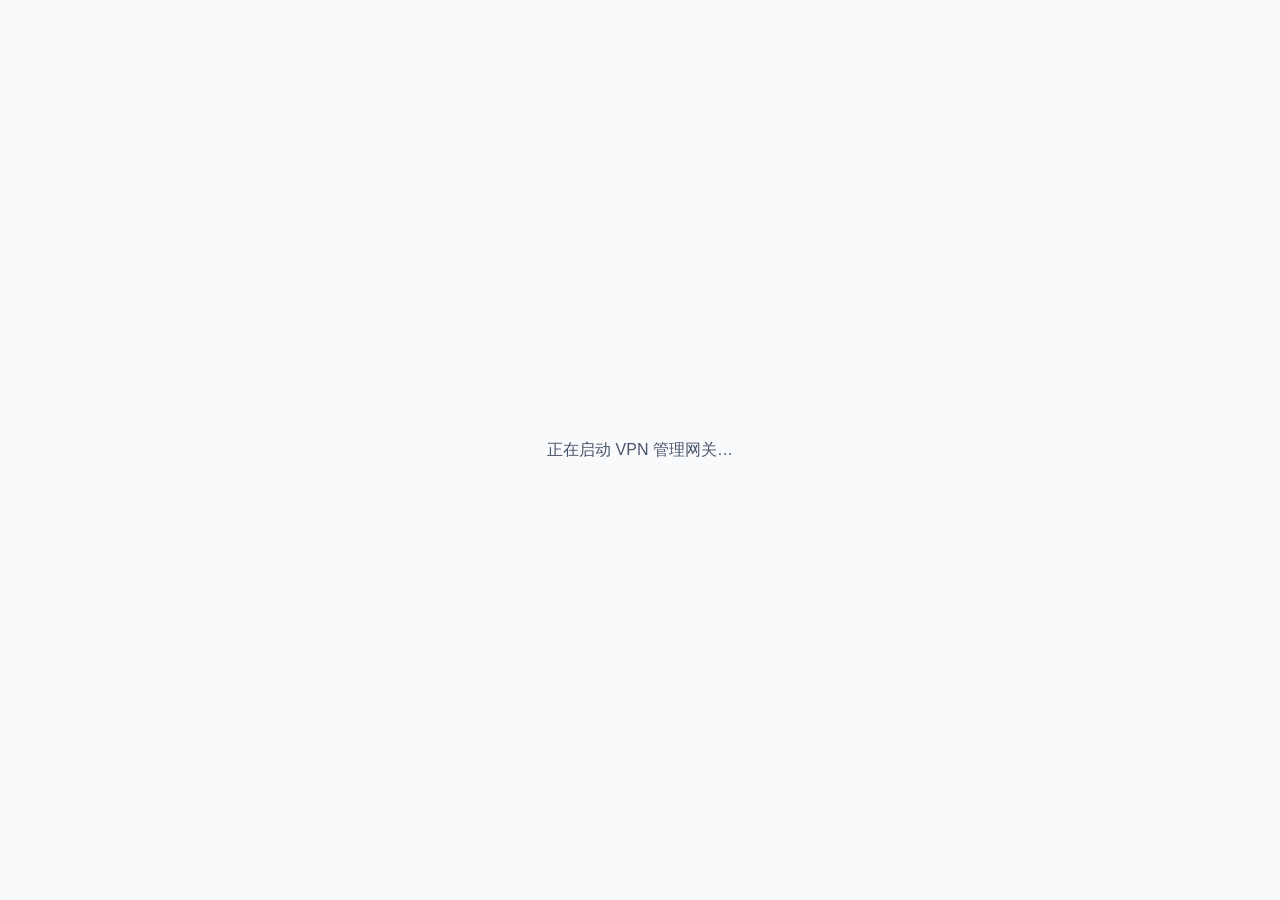
==== desktop/app/dist/index.html @ 3142d538 "feat(desktop): Tauri v2 壳骨架(7a)— in-process axum + WKWebView 复用 6 屏 UI desktop/app 新增 vpnmgr-desktop" ====
<!doctype html>
<html lang="zh-CN">
  <head>
    <meta charset="utf-8" />
    <meta name="viewport" content="width=device-width, initial-scale=1" />
    <title>VPN 管理网关</title>
  </head>
  <body
    style="font-family: -apple-system, 'Inter', sans-serif; color: #475569; display: flex; align-items: center; justify-content: center; height: 100vh; margin: 0; background: #f8fafc"
  >
    <!-- 占位:Tauri 要求 frontendDist 目录存在。运行时主窗经 WebviewUrl::External
         直连 http://127.0.0.1:UI/ 伺服的真实 6 屏 UI,本页正常不会被加载。 -->
    <p>正在启动 VPN 管理网关…</p>
  </body>
</html>
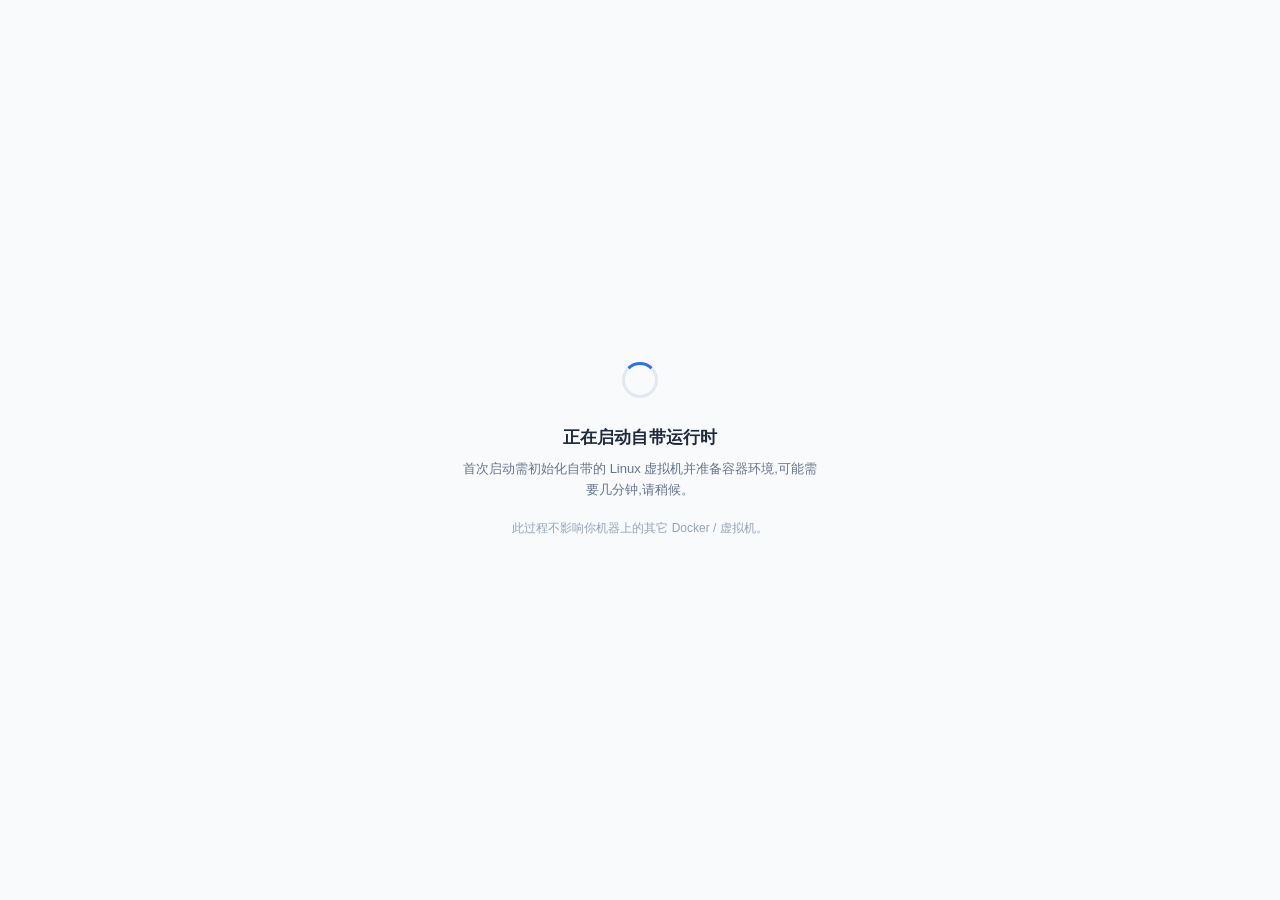
==== commit 09749b90: "feat(desktop): 7b-1 自启托管专属 colima VM(vm.rs + loading→真UI 切换) - core/vm.rs:专属 vpnmgr profile 生命周期(col" ====
--- a/desktop/app/dist/index.html
+++ b/desktop/app/dist/index.html
@@ -4,12 +4,48 @@
     <meta charset="utf-8" />
     <meta name="viewport" content="width=device-width, initial-scale=1" />
     <title>VPN 管理网关</title>
+    <style>
+      :root {
+        --cobalt: #2f6feb;
+        --ink: #1e293b;
+        --muted: #64748b;
+        --bg: #f8fafc;
+        --line: #e2e8f0;
+      }
+      * { box-sizing: border-box; }
+      html, body { height: 100%; margin: 0; }
+      body {
+        font-family: -apple-system, "Inter", "PingFang SC", sans-serif;
+        background: var(--bg);
+        color: var(--ink);
+        display: flex;
+        align-items: center;
+        justify-content: center;
+      }
+      .card { text-align: center; max-width: 420px; padding: 0 32px; }
+      .spinner {
+        width: 36px;
+        height: 36px;
+        margin: 0 auto 28px;
+        border: 3px solid var(--line);
+        border-top-color: var(--cobalt);
+        border-radius: 50%;
+        animation: spin 0.9s linear infinite;
+      }
+      @keyframes spin { to { transform: rotate(360deg); } }
+      h1 { font-size: 17px; font-weight: 600; margin: 0 0 10px; letter-spacing: 0.2px; }
+      p { font-size: 13px; line-height: 1.6; color: var(--muted); margin: 0; }
+      .hint { margin-top: 18px; font-size: 12px; color: #94a3b8; }
+    </style>
   </head>
-  <body
-    style="font-family: -apple-system, 'Inter', sans-serif; color: #475569; display: flex; align-items: center; justify-content: center; height: 100vh; margin: 0; background: #f8fafc"
-  >
-    <!-- 占位:Tauri 要求 frontendDist 目录存在。运行时主窗经 WebviewUrl::External
-         直连 http://127.0.0.1:UI/ 伺服的真实 6 屏 UI,本页正常不会被加载。 -->
-    <p>正在启动 VPN 管理网关…</p>
+  <body>
+    <!-- 启动画面:Tauri setup 先加载本页(内置,tauri://localhost);后台起自带 colima VM,
+         VM + 内嵌 axum 就绪后,Rust 侧把主窗导航到 http://127.0.0.1:UI/ 的真实 6 屏 UI。 -->
+    <div class="card">
+      <div class="spinner"></div>
+      <h1>正在启动自带运行时</h1>
+      <p>首次启动需初始化自带的 Linux 虚拟机并准备容器环境,可能需要几分钟,请稍候。</p>
+      <p class="hint">此过程不影响你机器上的其它 Docker / 虚拟机。</p>
+    </div>
   </body>
 </html>
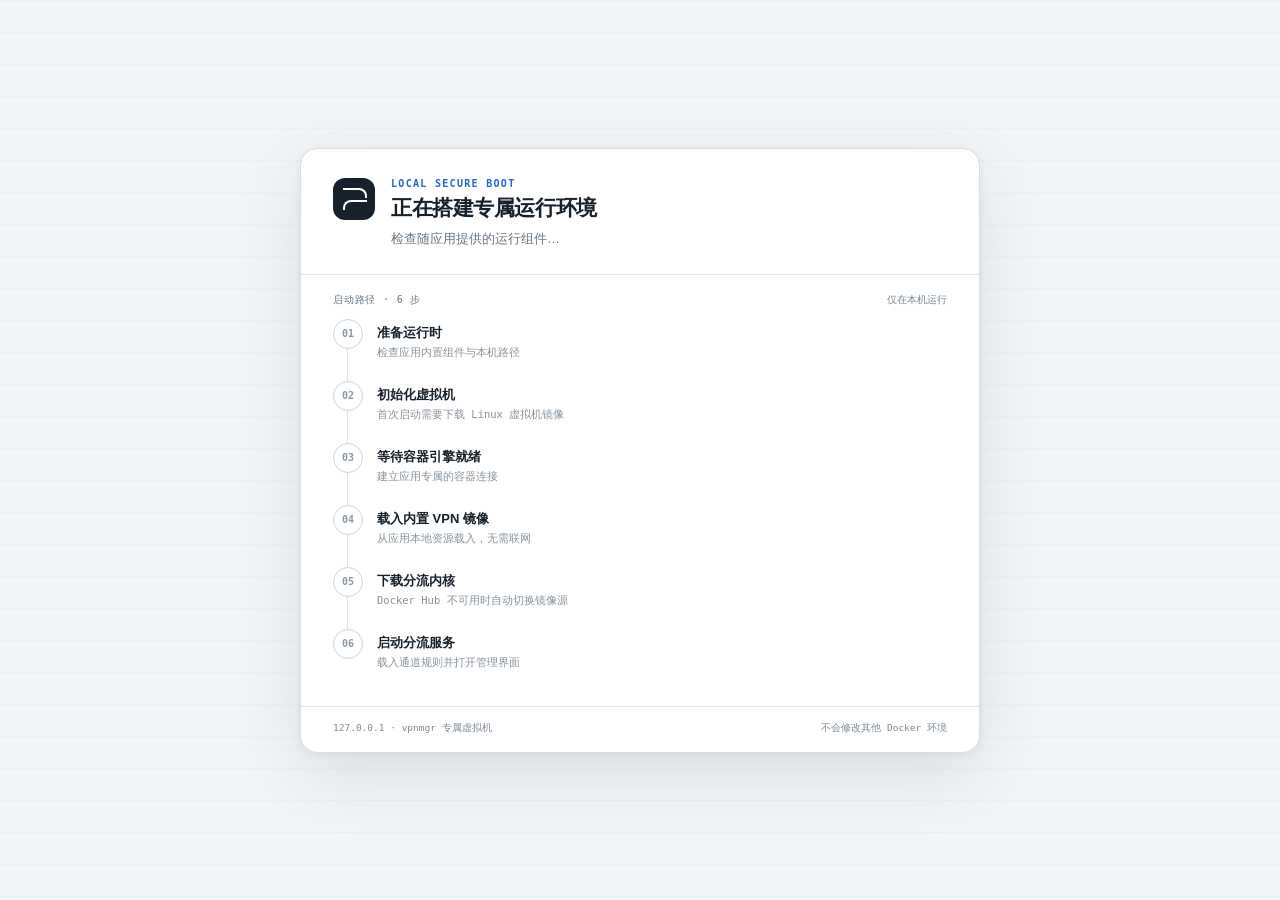
==== commit 0c847ab1: "feat(desktop): 首启进度可视化 — 六步启动轨道 + Rosetta 引导 + mihomo 镜像源兜底 - loading 页重写为六步清单(window.boot.update/fa" ====
--- a/desktop/app/dist/index.html
+++ b/desktop/app/dist/index.html
@@ -3,49 +3,443 @@
   <head>
     <meta charset="utf-8" />
     <meta name="viewport" content="width=device-width, initial-scale=1" />
-    <title>VPN 管理网关</title>
+    <title>正在启动 · VPN 管理网关</title>
     <style>
       :root {
-        --cobalt: #2f6feb;
-        --ink: #1e293b;
-        --muted: #64748b;
-        --bg: #f8fafc;
-        --line: #e2e8f0;
+        color-scheme: light;
+        --canvas: #f2f5f7;
+        --surface: #ffffff;
+        --ink: #17212b;
+        --muted: #687682;
+        --line: #dce3e8;
+        --accent: #2563d9;
+        --success: #167c57;
+        --warning: #a96708;
+        --danger: #bd3441;
       }
       * { box-sizing: border-box; }
-      html, body { height: 100%; margin: 0; }
+      html, body { min-height: 100%; margin: 0; }
       body {
-        font-family: -apple-system, "Inter", "PingFang SC", sans-serif;
-        background: var(--bg);
+        min-height: 100vh;
+        display: grid;
+        place-items: center;
+        padding: 36px 24px;
+        background:
+          linear-gradient(rgba(23, 33, 43, 0.025) 1px, transparent 1px),
+          var(--canvas);
+        background-size: 100% 32px;
         color: var(--ink);
+        font-family: -apple-system, BlinkMacSystemFont, "SF Pro Text", "PingFang SC", sans-serif;
+        -webkit-font-smoothing: antialiased;
+      }
+      .boot-card {
+        width: min(680px, 100%);
+        overflow: hidden;
+        border: 1px solid #d7dfe5;
+        border-radius: 18px;
+        background: var(--surface);
+        box-shadow: 0 22px 70px rgba(32, 48, 61, 0.11), 0 2px 8px rgba(32, 48, 61, 0.05);
+      }
+      .masthead {
+        display: grid;
+        grid-template-columns: 42px 1fr;
+        gap: 16px;
+        padding: 29px 32px 25px;
+        border-bottom: 1px solid var(--line);
+      }
+      .route-mark {
+        position: relative;
+        width: 42px;
+        height: 42px;
+        border-radius: 12px;
+        background: var(--ink);
+      }
+      .route-mark::before,
+      .route-mark::after {
+        position: absolute;
+        left: 10px;
+        width: 22px;
+        height: 8px;
+        border: 2px solid #fff;
+        border-left: 0;
+        border-bottom: 0;
+        border-radius: 0 8px 0 0;
+        content: "";
+      }
+      .route-mark::before { top: 10px; }
+      .route-mark::after { top: 22px; transform: scaleX(-1); }
+      .eyebrow {
+        margin: 0 0 5px;
+        color: var(--accent);
+        font-family: "SFMono-Regular", Menlo, monospace;
+        font-size: 10px;
+        font-weight: 700;
+        letter-spacing: 0.13em;
+        text-transform: uppercase;
+      }
+      h1 {
+        margin: 0;
+        font-family: ui-rounded, "SF Pro Rounded", -apple-system, "PingFang SC", sans-serif;
+        font-size: 21px;
+        font-weight: 650;
+        letter-spacing: -0.02em;
+      }
+      #live-status {
+        min-height: 20px;
+        margin: 7px 0 0;
+        color: var(--muted);
+        font-size: 13px;
+        line-height: 1.5;
+      }
+      .process-head {
         display: flex;
         align-items: center;
-        justify-content: center;
-      }
-      .card { text-align: center; max-width: 420px; padding: 0 32px; }
-      .spinner {
-        width: 36px;
-        height: 36px;
-        margin: 0 auto 28px;
-        border: 3px solid var(--line);
-        border-top-color: var(--cobalt);
+        justify-content: space-between;
+        padding: 18px 32px 10px;
+        color: var(--muted);
+        font-family: "SFMono-Regular", Menlo, monospace;
+        font-size: 10px;
+        letter-spacing: 0.08em;
+        text-transform: uppercase;
+      }
+      .local-only {
+        color: #798792;
+        letter-spacing: 0;
+        text-transform: none;
+      }
+      .steps {
+        margin: 0;
+        padding: 2px 32px 15px;
+        list-style: none;
+      }
+      .step {
+        position: relative;
+        display: grid;
+        grid-template-columns: 30px 1fr;
+        gap: 14px;
+        min-height: 62px;
+      }
+      .step:not(:last-child)::after {
+        position: absolute;
+        top: 29px;
+        bottom: -1px;
+        left: 14px;
+        width: 1px;
+        background: var(--line);
+        content: "";
+      }
+      .step[data-status="done"]:not(:last-child)::after { background: rgba(22, 124, 87, 0.38); }
+      .marker {
+        position: relative;
+        z-index: 1;
+        display: grid;
+        place-items: center;
+        width: 30px;
+        height: 30px;
+        border: 1px solid #cbd5dc;
         border-radius: 50%;
-        animation: spin 0.9s linear infinite;
+        background: var(--surface);
+        color: #8a98a4;
+        font-family: "SFMono-Regular", Menlo, monospace;
+        font-size: 10px;
+        font-weight: 700;
+      }
+      .step[data-status="active"] .marker {
+        border-color: rgba(37, 99, 217, 0.25);
+        background: #edf3ff;
+      }
+      .step[data-status="active"] .marker::before {
+        width: 12px;
+        height: 12px;
+        border: 2px solid rgba(37, 99, 217, 0.22);
+        border-top-color: var(--accent);
+        border-radius: 50%;
+        animation: spin 0.8s linear infinite;
+        content: "";
+      }
+      .step[data-status="done"] .marker {
+        border-color: rgba(22, 124, 87, 0.28);
+        background: #eaf7f1;
+        color: var(--success);
+      }
+      .step[data-status="warning"] .marker {
+        border-color: rgba(169, 103, 8, 0.3);
+        background: #fff7e7;
+        color: var(--warning);
+      }
+      .step[data-status="failed"] .marker {
+        border-color: rgba(189, 52, 65, 0.32);
+        background: #fff0f1;
+        color: var(--danger);
+      }
+      .step-body { min-width: 0; padding: 4px 0 18px; }
+      .step-title {
+        margin: 0;
+        font-size: 13px;
+        font-weight: 610;
+        line-height: 1.5;
+      }
+      .step-detail {
+        min-height: 18px;
+        margin: 2px 0 0;
+        overflow: hidden;
+        color: #87939d;
+        font-family: "SFMono-Regular", Menlo, "PingFang SC", monospace;
+        font-size: 10.5px;
+        line-height: 1.65;
+        text-overflow: ellipsis;
+        white-space: nowrap;
+      }
+      .step[data-status="active"] .step-title { color: var(--accent); }
+      .step[data-status="active"] .step-detail { color: #596b7a; }
+      .step[data-status="warning"] .step-title { color: var(--warning); }
+      .step[data-status="failed"] .step-title { color: var(--danger); }
+      .error-panel {
+        margin-top: 12px;
+        padding: 14px;
+        border: 1px solid #f0c6ca;
+        border-radius: 10px;
+        background: #fff7f7;
+      }
+      .error-panel[hidden], .log-wrap[hidden], .action[hidden] { display: none; }
+      .error-title {
+        margin: 0 0 5px;
+        color: var(--danger);
+        font-size: 12px;
+        font-weight: 650;
+      }
+      .error-message {
+        margin: 0;
+        color: #6f3037;
+        font-size: 11.5px;
+        line-height: 1.55;
+        overflow-wrap: anywhere;
+      }
+      .log-wrap { margin-top: 10px; }
+      .log-label {
+        display: block;
+        margin-bottom: 5px;
+        color: #916b70;
+        font-family: "SFMono-Regular", Menlo, monospace;
+        font-size: 9px;
+        letter-spacing: 0.08em;
+        text-transform: uppercase;
+      }
+      .log-tail {
+        max-height: 128px;
+        margin: 0;
+        overflow: auto;
+        padding: 9px 10px;
+        border-radius: 7px;
+        background: #2a2528;
+        color: #eadfe1;
+        font-family: "SFMono-Regular", Menlo, monospace;
+        font-size: 9.5px;
+        line-height: 1.55;
+        white-space: pre-wrap;
+      }
+      .actions { display: flex; flex-wrap: wrap; gap: 8px; margin-top: 12px; }
+      .action {
+        min-height: 32px;
+        padding: 0 13px;
+        border: 1px solid #d6dee4;
+        border-radius: 8px;
+        background: #fff;
+        color: #34434f;
+        font: 600 11px/1 -apple-system, "PingFang SC", sans-serif;
+        cursor: pointer;
+      }
+      .action.primary { border-color: var(--accent); background: var(--accent); color: #fff; }
+      .action:hover { filter: brightness(0.97); }
+      .action:focus-visible { outline: 3px solid rgba(37, 99, 217, 0.22); outline-offset: 2px; }
+      .action:disabled { cursor: wait; opacity: 0.55; }
+      .action-message { align-self: center; color: var(--danger); font-size: 10.5px; }
+      .footnote {
+        display: flex;
+        justify-content: space-between;
+        gap: 16px;
+        padding: 15px 32px 17px;
+        border-top: 1px solid var(--line);
+        color: #7d8a95;
+        font-family: "SFMono-Regular", Menlo, monospace;
+        font-size: 9.5px;
       }
       @keyframes spin { to { transform: rotate(360deg); } }
-      h1 { font-size: 17px; font-weight: 600; margin: 0 0 10px; letter-spacing: 0.2px; }
-      p { font-size: 13px; line-height: 1.6; color: var(--muted); margin: 0; }
-      .hint { margin-top: 18px; font-size: 12px; color: #94a3b8; }
+      @media (max-width: 560px) {
+        body { padding: 0; place-items: stretch; background: var(--surface); }
+        .boot-card { min-height: 100vh; border: 0; border-radius: 0; box-shadow: none; }
+        .masthead, .process-head, .steps, .footnote { padding-left: 22px; padding-right: 22px; }
+        .local-only, .footnote span:last-child { display: none; }
+      }
+      @media (prefers-reduced-motion: reduce) {
+        .step[data-status="active"] .marker::before { animation-duration: 2.2s; }
+      }
     </style>
   </head>
   <body>
-    <!-- 启动画面:Tauri setup 先加载本页(内置,tauri://localhost);后台起自带 colima VM,
-         VM + 内嵌 axum 就绪后,Rust 侧把主窗导航到 http://127.0.0.1:UI/ 的真实 6 屏 UI。 -->
-    <div class="card">
-      <div class="spinner"></div>
-      <h1>正在启动自带运行时</h1>
-      <p>首次启动需初始化自带的 Linux 虚拟机并准备容器环境,可能需要几分钟,请稍候。</p>
-      <p class="hint">此过程不影响你机器上的其它 Docker / 虚拟机。</p>
-    </div>
+    <main class="boot-card" aria-labelledby="boot-title">
+      <header class="masthead">
+        <div class="route-mark" aria-hidden="true"></div>
+        <div>
+          <p class="eyebrow">Local secure boot</p>
+          <h1 id="boot-title">正在搭建专属运行环境</h1>
+          <p id="live-status" aria-live="polite">检查随应用提供的运行组件…</p>
+        </div>
+      </header>
+
+      <div class="process-head">
+        <span>启动路径 · 6 步</span>
+        <span class="local-only">仅在本机运行</span>
+      </div>
+
+      <ol class="steps">
+        <li class="step" data-step="runtime" data-status="pending">
+          <span class="marker" aria-hidden="true">01</span>
+          <div class="step-body"><p class="step-title">准备运行时</p><p class="step-detail">检查应用内置组件与本机路径</p></div>
+        </li>
+        <li class="step" data-step="vm" data-status="pending">
+          <span class="marker" aria-hidden="true">02</span>
+          <div class="step-body"><p class="step-title">初始化虚拟机</p><p class="step-detail">首次启动需要下载 Linux 虚拟机镜像</p></div>
+        </li>
+        <li class="step" data-step="docker" data-status="pending">
+          <span class="marker" aria-hidden="true">03</span>
+          <div class="step-body"><p class="step-title">等待容器引擎就绪</p><p class="step-detail">建立应用专属的容器连接</p></div>
+        </li>
+        <li class="step" data-step="bundled" data-status="pending">
+          <span class="marker" aria-hidden="true">04</span>
+          <div class="step-body"><p class="step-title">载入内置 VPN 镜像</p><p class="step-detail">从应用本地资源载入，无需联网</p></div>
+        </li>
+        <li class="step" data-step="mihomo" data-status="pending">
+          <span class="marker" aria-hidden="true">05</span>
+          <div class="step-body"><p class="step-title">下载分流内核</p><p class="step-detail">Docker Hub 不可用时自动切换镜像源</p></div>
+        </li>
+        <li class="step" data-step="service" data-status="pending">
+          <span class="marker" aria-hidden="true">06</span>
+          <div class="step-body"><p class="step-title">启动分流服务</p><p class="step-detail">载入通道规则并打开管理界面</p></div>
+        </li>
+      </ol>
+
+      <section class="error-panel" id="error-panel" hidden aria-live="assertive">
+        <p class="error-title">这一步未完成</p>
+        <p class="error-message" id="error-message"></p>
+        <div class="log-wrap" id="log-wrap" hidden>
+          <span class="log-label">最近的启动日志</span>
+          <pre class="log-tail" id="log-tail"></pre>
+        </div>
+        <div class="actions">
+          <button class="action primary" id="retry" type="button">重试这一步</button>
+          <button class="action" id="open-settings" type="button" hidden>打开系统设置</button>
+          <span class="action-message" id="action-message" role="status"></span>
+        </div>
+      </section>
+
+      <footer class="footnote">
+        <span>127.0.0.1 · vpnmgr 专属虚拟机</span>
+        <span>不会修改其他 Docker 环境</span>
+      </footer>
+    </main>
+
+    <script>
+      (() => {
+        const numbers = { runtime: "01", vm: "02", docker: "03", bundled: "04", mihomo: "05", service: "06" };
+        const panel = document.getElementById("error-panel");
+        const message = document.getElementById("error-message");
+        const logWrap = document.getElementById("log-wrap");
+        const logTail = document.getElementById("log-tail");
+        const retry = document.getElementById("retry");
+        const settings = document.getElementById("open-settings");
+        const actionMessage = document.getElementById("action-message");
+        const liveStatus = document.getElementById("live-status");
+        document.querySelectorAll(".step").forEach((item) => {
+          item.dataset.defaultDetail = item.querySelector(".step-detail").textContent;
+        });
+
+        function itemFor(stepId) {
+          return document.querySelector(`[data-step="${stepId}"]`);
+        }
+
+        function setMarker(item, stepId, status) {
+          const marker = item.querySelector(".marker");
+          marker.textContent = status === "active" ? "" : status === "done" ? "✓" : status === "warning" ? "!" : status === "failed" ? "×" : numbers[stepId];
+        }
+
+        async function invoke(name) {
+          const command = window.__TAURI__ && window.__TAURI__.core && window.__TAURI__.core.invoke;
+          if (!command) throw new Error("启动控制通道不可用，请重新打开应用");
+          return command(name);
+        }
+
+        window.boot = {
+          update(stepId, status, detail) {
+            const item = itemFor(stepId);
+            if (!item) return;
+            item.dataset.status = status;
+            item.toggleAttribute("aria-current", status === "active");
+            setMarker(item, stepId, status);
+            const detailNode = item.querySelector(".step-detail");
+            if (detail) detailNode.textContent = detail;
+            const title = item.querySelector(".step-title").textContent;
+            if (status === "active") liveStatus.textContent = detail || `正在${title}…`;
+            if (status === "warning") liveStatus.textContent = detail || `${title}需要注意`;
+          },
+
+          fail(stepId, error, lines, actions) {
+            const item = itemFor(stepId);
+            if (!item) return;
+            this.update(stepId, "failed", "需要处理后继续");
+            item.querySelector(".step-body").appendChild(panel);
+            panel.hidden = false;
+            message.textContent = error || "启动步骤未完成";
+            const logs = Array.isArray(lines) ? lines.filter(Boolean) : [];
+            logTail.textContent = logs.join("\n");
+            logWrap.hidden = logs.length === 0;
+            settings.hidden = !(Array.isArray(actions) && actions.includes("settings"));
+            retry.disabled = false;
+            actionMessage.textContent = "";
+            liveStatus.textContent = "启动已暂停，处理后可从这里重试";
+            document.title = "启动未完成 · VPN 管理网关";
+          },
+
+          reset() {
+            document.querySelectorAll(".step").forEach((item) => {
+              const stepId = item.dataset.step;
+              item.dataset.status = "pending";
+              item.removeAttribute("aria-current");
+              setMarker(item, stepId, "pending");
+              item.querySelector(".step-detail").textContent = item.dataset.defaultDetail;
+            });
+            panel.hidden = true;
+            retry.disabled = false;
+            actionMessage.textContent = "";
+            liveStatus.textContent = "检查随应用提供的运行组件…";
+            document.title = "正在启动 · VPN 管理网关";
+          }
+        };
+
+        retry.addEventListener("click", async () => {
+          retry.disabled = true;
+          actionMessage.textContent = "正在重试…";
+          try {
+            await invoke("boot_retry");
+          } catch (error) {
+            retry.disabled = false;
+            actionMessage.textContent = String(error);
+          }
+        });
+
+        settings.addEventListener("click", async () => {
+          settings.disabled = true;
+          actionMessage.textContent = "正在打开系统设置…";
+          try {
+            await invoke("boot_open_settings");
+            actionMessage.textContent = "请检查“隐私与安全性”中的权限";
+          } catch (error) {
+            actionMessage.textContent = String(error);
+          } finally {
+            settings.disabled = false;
+          }
+        });
+      })();
+    </script>
   </body>
 </html>
